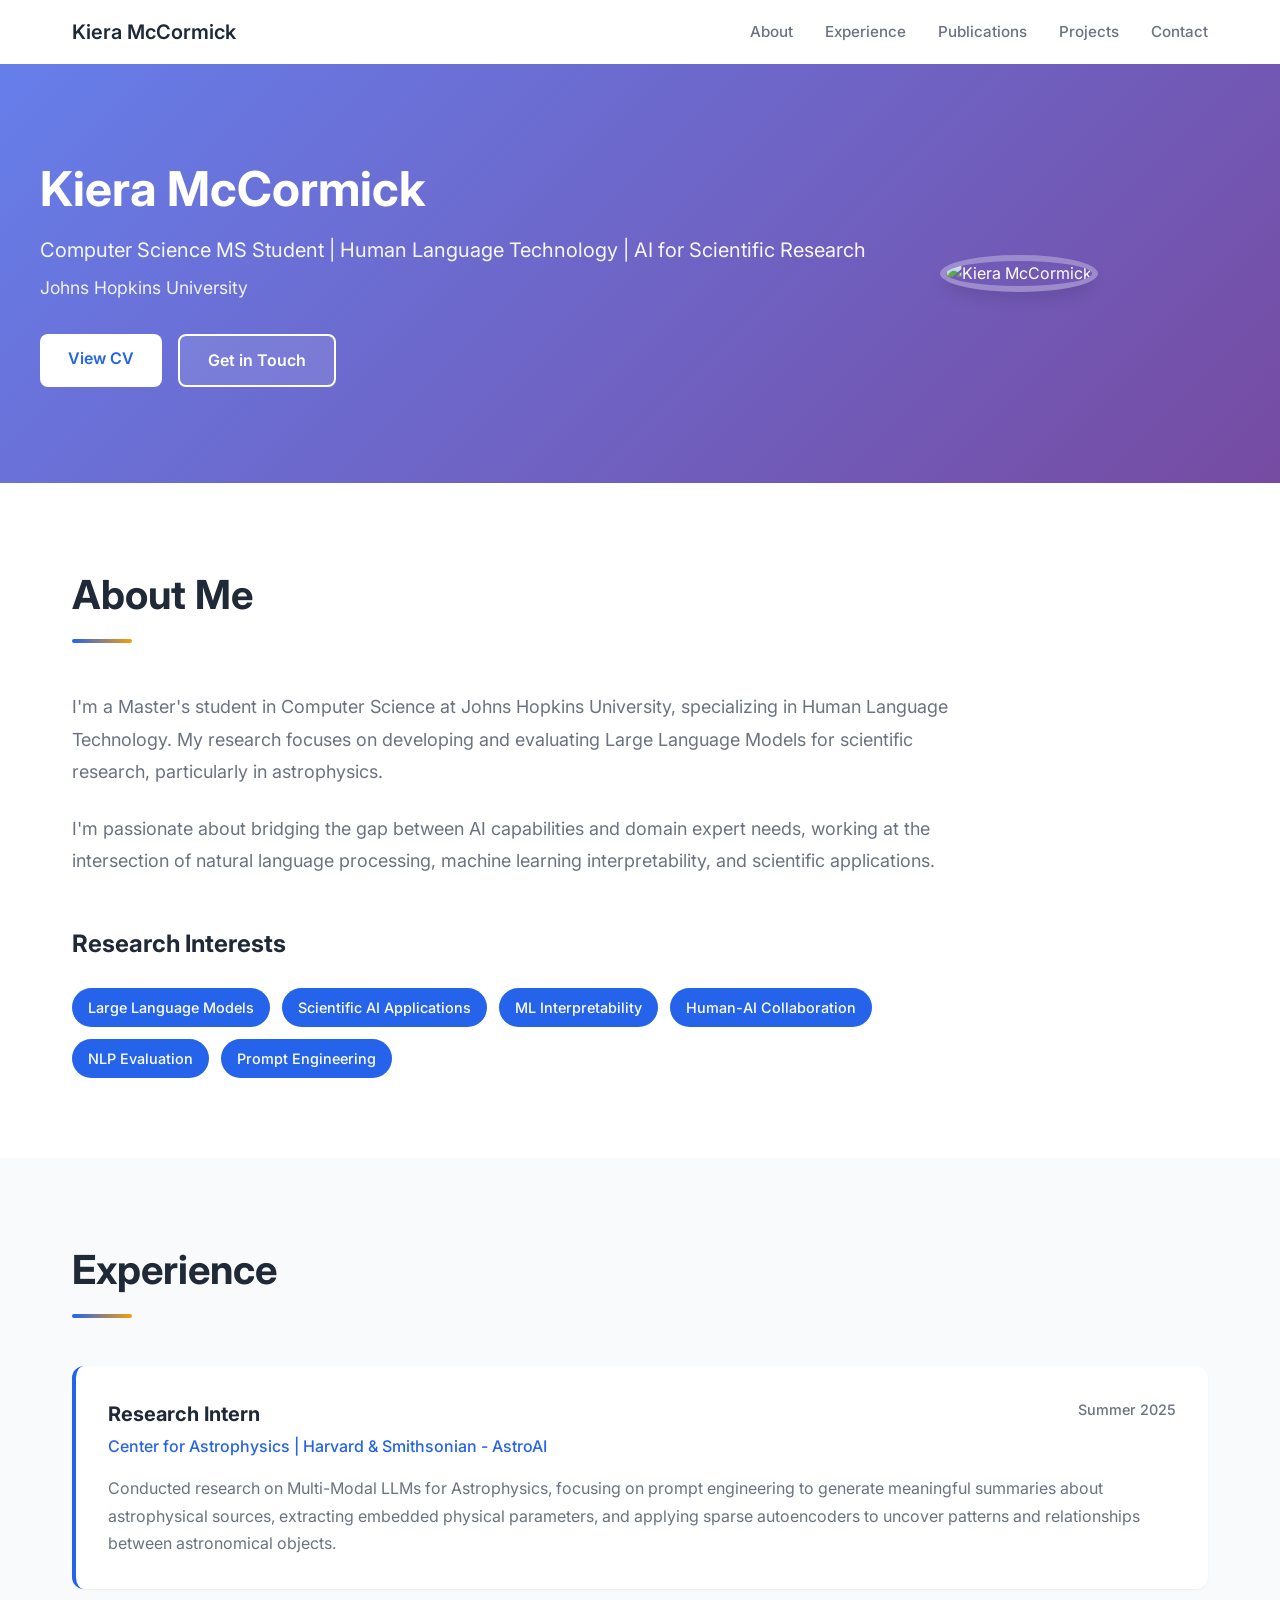
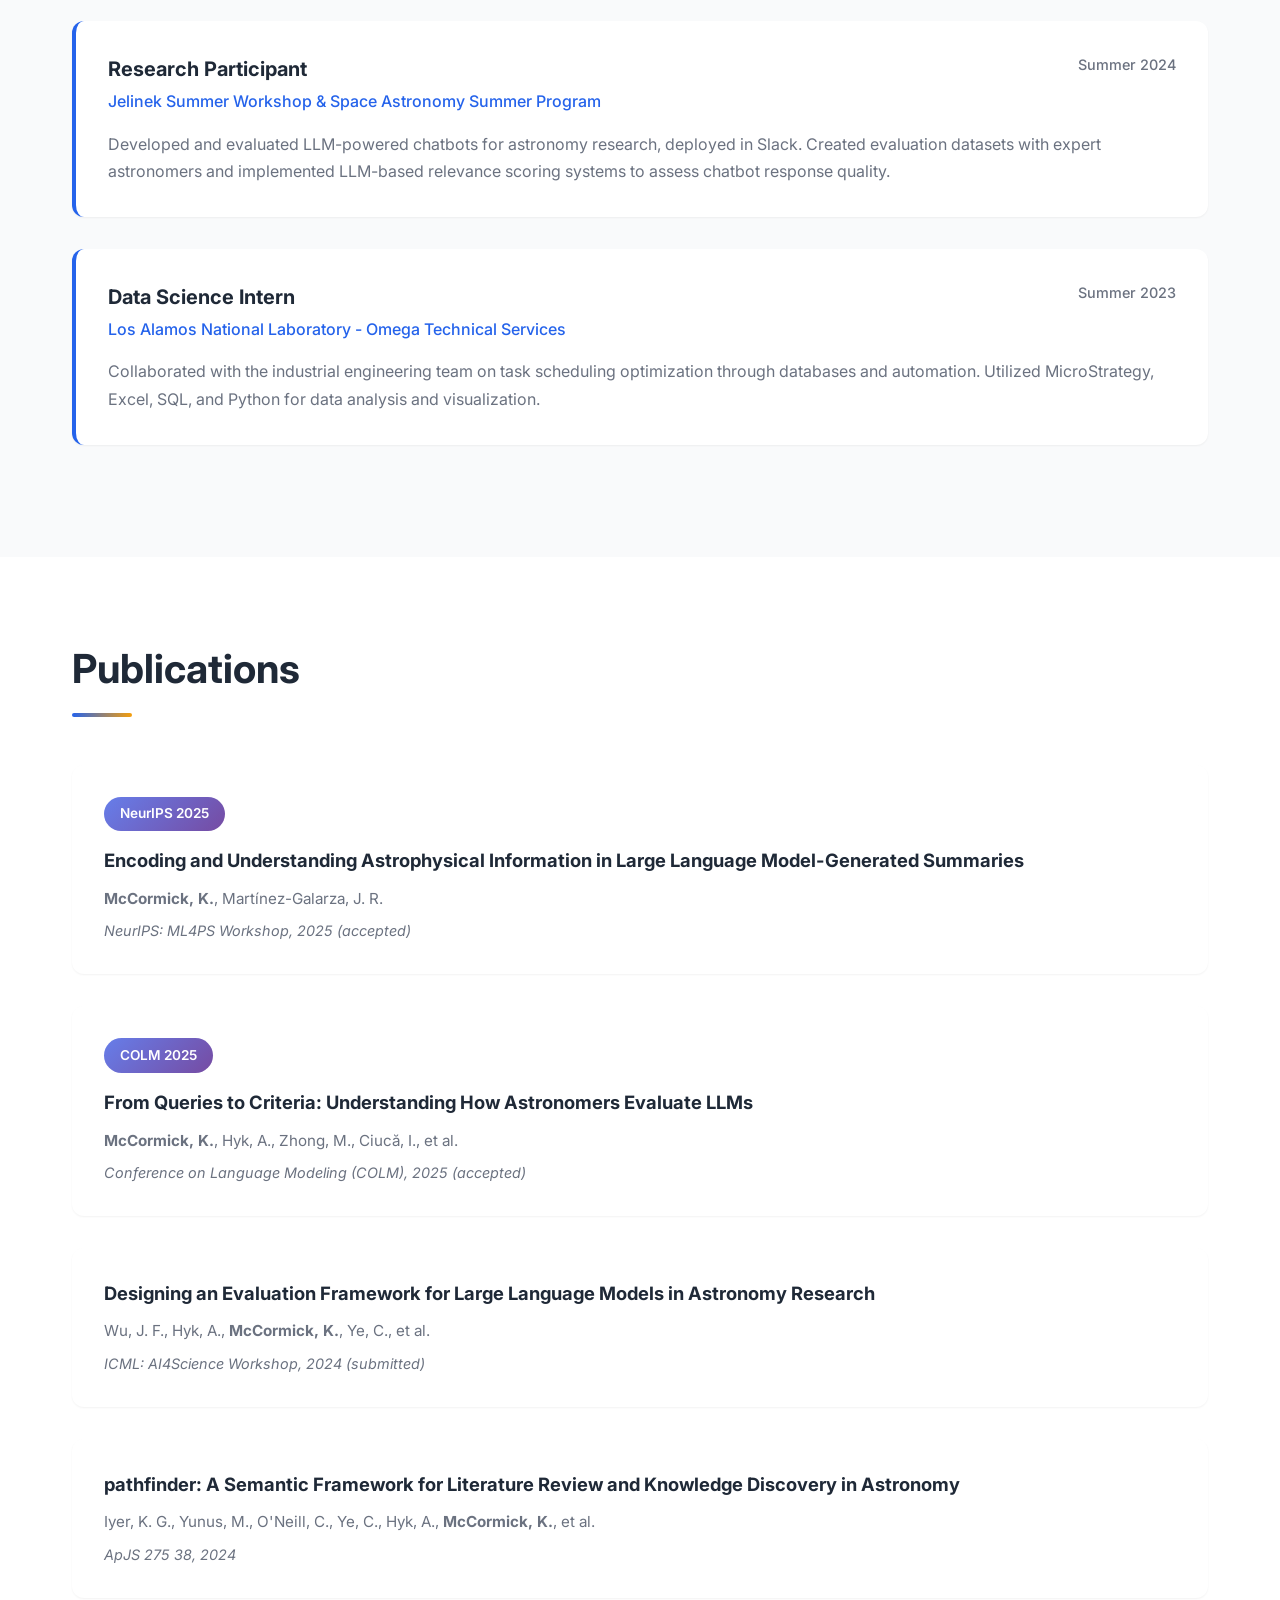
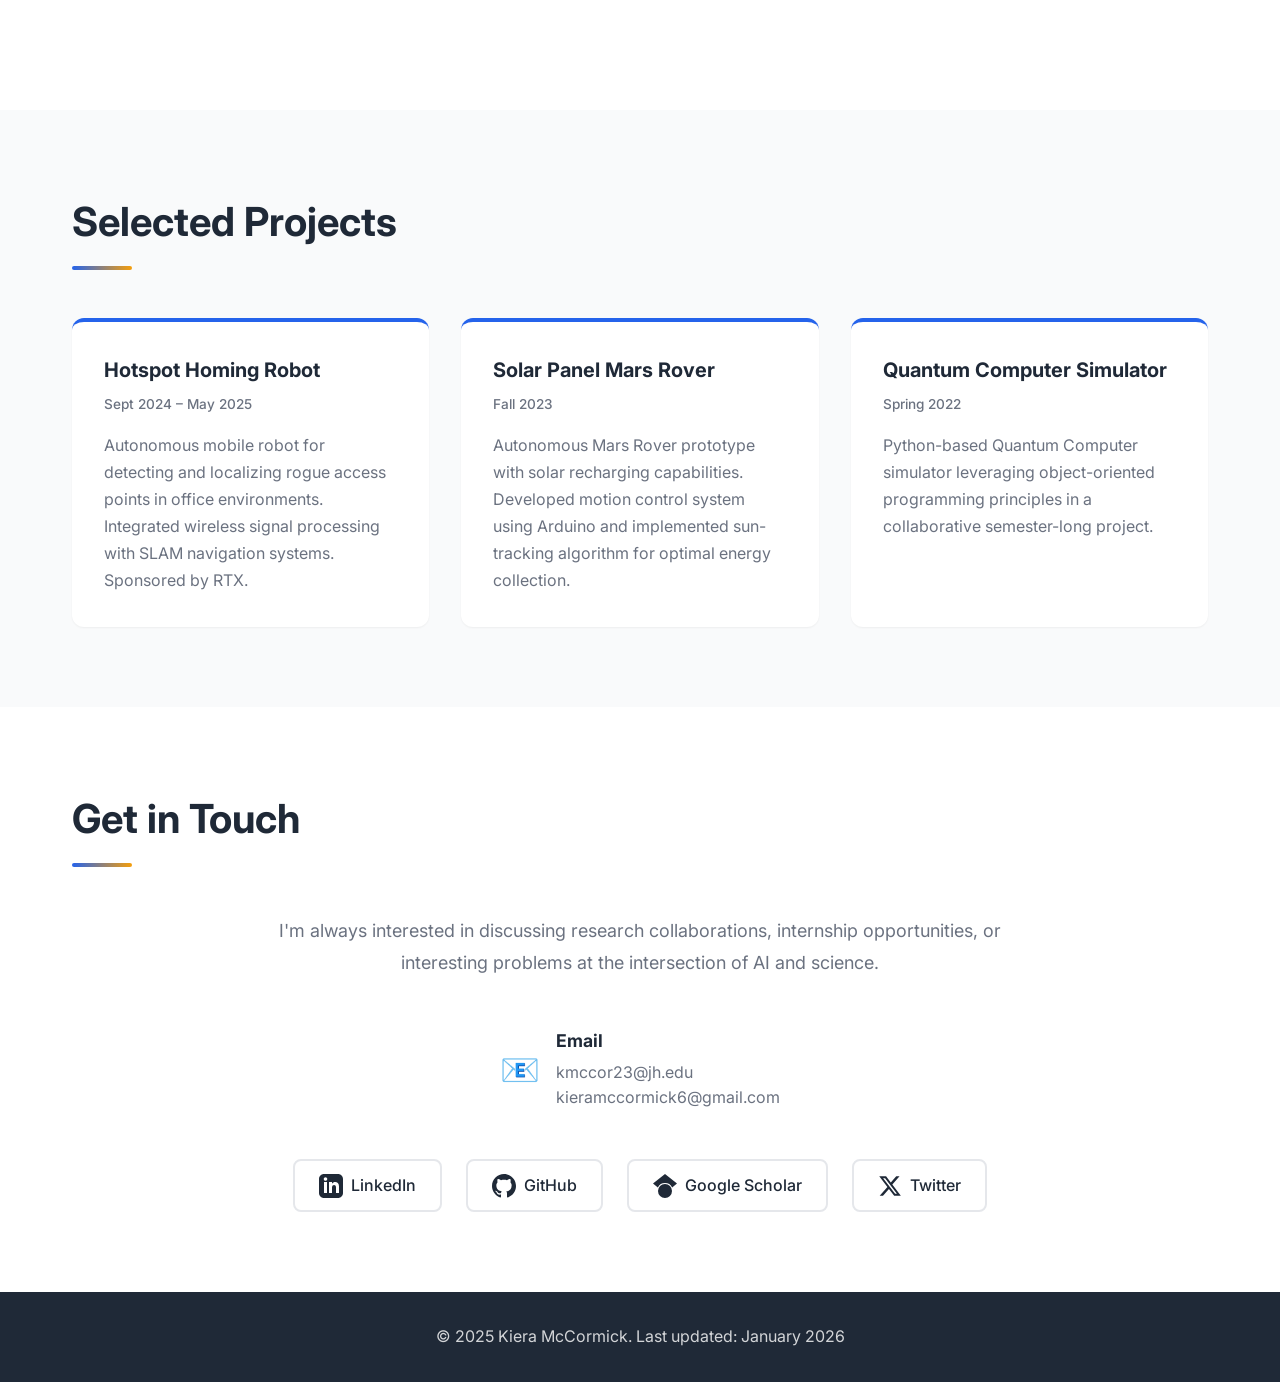
==== first_index.html @ c5360ba0 "Rename index.html to first_index.html" ====
<!DOCTYPE html>
<html lang="en">
<head>
    <meta charset="UTF-8">
    <meta name="viewport" content="width=device-width, initial-scale=1.0">
    <title>Kiera McCormick</title>
    <link rel="stylesheet" href="styles.css">
    <link rel="preconnect" href="https://fonts.googleapis.com">
    <link rel="preconnect" href="https://fonts.gstatic.com" crossorigin>
    <link href="https://fonts.googleapis.com/css2?family=Inter:wght@300;400;500;600;700&display=swap" rel="stylesheet">
</head>
<body>
    <nav class="navbar">
        <div class="nav-container">
            <a href="#" class="nav-logo">Kiera McCormick</a>
            <ul class="nav-menu">
                <li><a href="#about">About</a></li>
                <li><a href="#experience">Experience</a></li>
                <li><a href="#publications">Publications</a></li>
                <li><a href="#projects">Projects</a></li>
                <li><a href="#contact">Contact</a></li>
            </ul>
        </div>
    </nav>

    <main>
        <section class="hero">
            <div class="hero-content">
                <div class="hero-text">
                    <h1>Kiera McCormick</h1>
                    <p class="tagline">Computer Science MS Student | Human Language Technology | AI for Scientific Research</p>
                    <p class="affiliation">Johns Hopkins University</p>
                    <div class="hero-links">
                        <a href="KieraMcCormickCV.pdf" class="btn-primary" target="_blank">View CV</a>
                        <a href="#contact" class="btn-secondary">Get in Touch</a>
                    </div>
                </div>
                <div class="hero-image">
                    <img src="images/headshot.jpg" alt="Kiera McCormick">
                </div>
            </div>
        </section>

        <section id="about" class="section">
            <div class="container">
                <h2 class="section-title">About Me</h2>
                <div class="about-content">
                    <p>I'm a Master's student in Computer Science at Johns Hopkins University, specializing in Human Language Technology. My research focuses on developing and evaluating Large Language Models for scientific research, particularly in astrophysics.</p>
                    
                    <p>I'm passionate about bridging the gap between AI capabilities and domain expert needs, working at the intersection of natural language processing, machine learning interpretability, and scientific applications.</p>

                    <div class="research-interests">
                        <h3>Research Interests</h3>
                        <div class="interest-tags">
                            <span class="tag">Large Language Models</span>
                            <span class="tag">Scientific AI Applications</span>
                            <span class="tag">ML Interpretability</span>
                            <span class="tag">Human-AI Collaboration</span>
                            <span class="tag">NLP Evaluation</span>
                            <span class="tag">Prompt Engineering</span>
                        </div>
                    </div>
                </div>
            </div>
        </section>

        <section id="experience" class="section section-alt">
            <div class="container">
                <h2 class="section-title">Experience</h2>
                
                <div class="experience-item">
                    <div class="exp-header">
                        <div>
                            <h3>Research Intern</h3>
                            <p class="company">Center for Astrophysics | Harvard & Smithsonian - AstroAI</p>
                        </div>
                        <span class="date">Summer 2025</span>
                    </div>
                    <p class="description">Conducted research on Multi-Modal LLMs for Astrophysics, focusing on prompt engineering to generate meaningful summaries about astrophysical sources, extracting embedded physical parameters, and applying sparse autoencoders to uncover patterns and relationships between astronomical objects.</p>
                </div>

                <div class="experience-item">
                    <div class="exp-header">
                        <div>
                            <h3>Research Participant</h3>
                            <p class="company">Jelinek Summer Workshop & Space Astronomy Summer Program</p>
                        </div>
                        <span class="date">Summer 2024</span>
                    </div>
                    <p class="description">Developed and evaluated LLM-powered chatbots for astronomy research, deployed in Slack. Created evaluation datasets with expert astronomers and implemented LLM-based relevance scoring systems to assess chatbot response quality.</p>
                </div>

                <div class="experience-item">
                    <div class="exp-header">
                        <div>
                            <h3>Data Science Intern</h3>
                            <p class="company">Los Alamos National Laboratory - Omega Technical Services</p>
                        </div>
                        <span class="date">Summer 2023</span>
                    </div>
                    <p class="description">Collaborated with the industrial engineering team on task scheduling optimization through databases and automation. Utilized MicroStrategy, Excel, SQL, and Python for data analysis and visualization.</p>
                </div>
            </div>
        </section>

        <section id="publications" class="section">
            <div class="container">
                <h2 class="section-title">Publications</h2>
                
                <div class="publication-item">
                    <div class="pub-badge">NeurIPS 2025</div>
                    <h3><a href="https://arxiv.org/pdf/2511.14685" target="_blank">Encoding and Understanding Astrophysical Information in Large Language Model-Generated Summaries</a></h3>
                    <p class="authors"><strong>McCormick, K.</strong>, Martínez-Galarza, J. R.</p>
                    <p class="venue">NeurIPS: ML4PS Workshop, 2025 (accepted)</p>
                </div>

                <div class="publication-item">
                    <div class="pub-badge">COLM 2025</div>
                    <h3><a href="https://arxiv.org/pdf/2507.15715" target="_blank">From Queries to Criteria: Understanding How Astronomers Evaluate LLMs</a></h3>
                    <p class="authors"><strong>McCormick, K.</strong>, Hyk, A., Zhong, M., Ciucă, I., et al.</p>
                    <p class="venue">Conference on Language Modeling (COLM), 2025 (accepted)</p>
                </div>

                <div class="publication-item">
                    <h3><a href="https://arxiv.org/abs/2405.20389" target="_blank">Designing an Evaluation Framework for Large Language Models in Astronomy Research</a></h3>
                    <p class="authors">Wu, J. F., Hyk, A., <strong>McCormick, K.</strong>, Ye, C., et al.</p>
                    <p class="venue">ICML: AI4Science Workshop, 2024 (submitted)</p>
                </div>

                <div class="publication-item">
                    <h3><a href="https://arxiv.org/abs/2408.01556" target="_blank">pathfinder: A Semantic Framework for Literature Review and Knowledge Discovery in Astronomy</a></h3>
                    <p class="authors">Iyer, K. G., Yunus, M., O'Neill, C., Ye, C., Hyk, A., <strong>McCormick, K.</strong>, et al.</p>
                    <p class="venue">ApJS 275 38, 2024</p>
                </div>
            </div>
        </section>

        <section id="projects" class="section section-alt">
            <div class="container">
                <h2 class="section-title">Selected Projects</h2>
                
                <div class="projects-grid">
                    <div class="project-card">
                        <h3>Hotspot Homing Robot</h3>
                        <span class="project-date">Sept 2024 – May 2025</span>
                        <p>Autonomous mobile robot for detecting and localizing rogue access points in office environments. Integrated wireless signal processing with SLAM navigation systems. Sponsored by RTX.</p>
                    </div>

                    <div class="project-card">
                        <h3>Solar Panel Mars Rover</h3>
                        <span class="project-date">Fall 2023</span>
                        <p>Autonomous Mars Rover prototype with solar recharging capabilities. Developed motion control system using Arduino and implemented sun-tracking algorithm for optimal energy collection.</p>
                    </div>

                    <div class="project-card">
                        <h3>Quantum Computer Simulator</h3>
                        <span class="project-date">Spring 2022</span>
                        <p>Python-based Quantum Computer simulator leveraging object-oriented programming principles in a collaborative semester-long project.</p>
                    </div>
                </div>
            </div>
        </section>

        <section id="contact" class="section">
            <div class="container">
                <h2 class="section-title">Get in Touch</h2>
                <div class="contact-content">
                    <p class="contact-intro">I'm always interested in discussing research collaborations, internship opportunities, or interesting problems at the intersection of AI and science.</p>
                    
                    <div class="contact-methods">
                        <div class="contact-item">
                            <span class="contact-icon">📧</span>
                            <div>
                                <strong>Email</strong>
                                <p>kmccor23@jh.edu<br>kieramccormick6@gmail.com</p>
                            </div>
                        </div>
                    </div>

                    <div class="social-links">
                        <a href="https://www.linkedin.com/in/kiera-mccormick" target="_blank" class="social-link">
                            <svg width="24" height="24" viewBox="0 0 24 24" fill="currentColor">
                                <path d="M19 0h-14c-2.761 0-5 2.239-5 5v14c0 2.761 2.239 5 5 5h14c2.762 0 5-2.239 5-5v-14c0-2.761-2.238-5-5-5zm-11 19h-3v-11h3v11zm-1.5-12.268c-.966 0-1.75-.79-1.75-1.764s.784-1.764 1.75-1.764 1.75.79 1.75 1.764-.783 1.764-1.75 1.764zm13.5 12.268h-3v-5.604c0-3.368-4-3.113-4 0v5.604h-3v-11h3v1.765c1.396-2.586 7-2.777 7 2.476v6.759z"/>
                            </svg>
                            LinkedIn
                        </a>
                        <a href="https://github.com/kieramccormick" target="_blank" class="social-link">
                            <svg width="24" height="24" viewBox="0 0 24 24" fill="currentColor">
                                <path d="M12 0c-6.626 0-12 5.373-12 12 0 5.302 3.438 9.8 8.207 11.387.599.111.793-.261.793-.577v-2.234c-3.338.726-4.033-1.416-4.033-1.416-.546-1.387-1.333-1.756-1.333-1.756-1.089-.745.083-.729.083-.729 1.205.084 1.839 1.237 1.839 1.237 1.07 1.834 2.807 1.304 3.492.997.107-.775.418-1.305.762-1.604-2.665-.305-5.467-1.334-5.467-5.931 0-1.311.469-2.381 1.236-3.221-.124-.303-.535-1.524.117-3.176 0 0 1.008-.322 3.301 1.23.957-.266 1.983-.399 3.003-.404 1.02.005 2.047.138 3.006.404 2.291-1.552 3.297-1.23 3.297-1.23.653 1.653.242 2.874.118 3.176.77.84 1.235 1.911 1.235 3.221 0 4.609-2.807 5.624-5.479 5.921.43.372.823 1.102.823 2.222v3.293c0 .319.192.694.801.576 4.765-1.589 8.199-6.086 8.199-11.386 0-6.627-5.373-12-12-12z"/>
                            </svg>
                            GitHub
                        </a>
                        <a href="https://scholar.google.com/citations?user=NnnLbT4AAAAJ&hl=en&oi=sra" target="_blank" class="social-link">
                            <svg width="24" height="24" viewBox="0 0 24 24" fill="currentColor">
                                <path d="M12 24a7 7 0 1 1 0-14 7 7 0 0 1 0 14zm0-24L0 9.5l4.838 3.94A8 8 0 0 1 12 9a8 8 0 0 1 7.162 4.44L24 9.5z"/>
                            </svg>
                            Google Scholar
                        </a>
                        <a href="https://x.com/kieraamccormick" target="_blank" class="social-link">
                            <svg width="24" height="24" viewBox="0 0 24 24" fill="currentColor">
                                <path d="M18.244 2.25h3.308l-7.227 8.26 8.502 11.24H16.17l-5.214-6.817L4.99 21.75H1.68l7.73-8.835L1.254 2.25H8.08l4.713 6.231zm-1.161 17.52h1.833L7.084 4.126H5.117z"/>
                            </svg>
                            Twitter
                        </a>
                    </div>
                </div>
            </div>
        </section>
    </main>

    <footer>
        <div class="container">
            <p>&copy; 2025 Kiera McCormick. Last updated: January 2026</p>
        </div>
    </footer>

    <script>
        // Smooth scrolling for navigation links
        document.querySelectorAll('a[href^="#"]').forEach(anchor => {
            anchor.addEventListener('click', function (e) {
                e.preventDefault();
                const target = document.querySelector(this.getAttribute('href'));
                if (target) {
                    target.scrollIntoView({
                        behavior: 'smooth',
                        block: 'start'
                    });
                }
            });
        });

        // Add shadow to navbar on scroll
        window.addEventListener('scroll', function() {
            const navbar = document.querySelector('.navbar');
            if (window.scrollY > 50) {
                navbar.style.boxShadow = '0 2px 10px rgba(0,0,0,0.1)';
            } else {
                navbar.style.boxShadow = 'none';
            }
        });
    </script>
</body>
</html>
---- styles.css ----
/* Reset and Base Styles */
* {
    margin: 0;
    padding: 0;
    box-sizing: border-box;
}

:root {
    --primary-color: #2563eb;
    --primary-dark: #1e40af;
    --text-primary: #1f2937;
    --text-secondary: #6b7280;
    --bg-primary: #ffffff;
    --bg-secondary: #f9fafb;
    --border-color: #e5e7eb;
    --accent-color: #f59e0b;
    --shadow-sm: 0 1px 2px 0 rgba(0, 0, 0, 0.05);
    --shadow-md: 0 4px 6px -1px rgba(0, 0, 0, 0.1);
    --shadow-lg: 0 10px 15px -3px rgba(0, 0, 0, 0.1);
}

body {
    font-family: 'Inter', -apple-system, BlinkMacSystemFont, 'Segoe UI', Roboto, Oxygen, Ubuntu, Cantarell, sans-serif;
    line-height: 1.6;
    color: var(--text-primary);
    background-color: var(--bg-primary);
}

/* Navigation */
.navbar {
    position: sticky;
    top: 0;
    background: rgba(255, 255, 255, 0.95);
    backdrop-filter: blur(10px);
    z-index: 1000;
    transition: box-shadow 0.3s ease;
}

.nav-container {
    max-width: 1200px;
    margin: 0 auto;
    padding: 1rem 2rem;
    display: flex;
    justify-content: space-between;
    align-items: center;
}

.nav-logo {
    font-size: 1.25rem;
    font-weight: 600;
    color: var(--text-primary);
    text-decoration: none;
}

.nav-menu {
    display: flex;
    list-style: none;
    gap: 2rem;
}

.nav-menu a {
    color: var(--text-secondary);
    text-decoration: none;
    font-weight: 500;
    font-size: 0.95rem;
    transition: color 0.3s ease;
}

.nav-menu a:hover {
    color: var(--primary-color);
}

/* Hero Section */
.hero {
    background: linear-gradient(135deg, #667eea 0%, #764ba2 100%);
    color: white;
    padding: 6rem 2rem;
}

.hero-content {
    max-width: 1200px;
    margin: 0 auto;
    display: grid;
    grid-template-columns: 1fr 300px;
    gap: 4rem;
    align-items: center;
}

.hero h1 {
    font-size: 3rem;
    font-weight: 700;
    margin-bottom: 1rem;
    line-height: 1.2;
}

.tagline {
    font-size: 1.25rem;
    margin-bottom: 0.5rem;
    opacity: 0.95;
}

.affiliation {
    font-size: 1.1rem;
    margin-bottom: 2rem;
    opacity: 0.9;
}

.hero-links {
    display: flex;
    gap: 1rem;
    margin-top: 2rem;
}

.btn-primary, .btn-secondary {
    padding: 0.75rem 1.75rem;
    border-radius: 0.5rem;
    text-decoration: none;
    font-weight: 600;
    transition: all 0.3s ease;
    display: inline-block;
}

.btn-primary {
    background: white;
    color: var(--primary-color);
}

.btn-primary:hover {
    transform: translateY(-2px);
    box-shadow: var(--shadow-lg);
}

.btn-secondary {
    background: rgba(255, 255, 255, 0.1);
    color: white;
    border: 2px solid white;
}

.btn-secondary:hover {
    background: rgba(255, 255, 255, 0.2);
}

.hero-image img {
    width: 100%;
    max-width: 300px;
    border-radius: 50%;
    border: 6px solid rgba(255, 255, 255, 0.3);
    box-shadow: var(--shadow-lg);
}

/* Container */
.container {
    max-width: 1200px;
    margin: 0 auto;
    padding: 0 2rem;
}

/* Sections */
.section {
    padding: 5rem 0;
}

.section-alt {
    background-color: var(--bg-secondary);
}

.section-title {
    font-size: 2.5rem;
    font-weight: 700;
    margin-bottom: 3rem;
    color: var(--text-primary);
    position: relative;
    padding-bottom: 1rem;
}

.section-title::after {
    content: '';
    position: absolute;
    bottom: 0;
    left: 0;
    width: 60px;
    height: 4px;
    background: linear-gradient(90deg, var(--primary-color), var(--accent-color));
    border-radius: 2px;
}

/* About Section */
.about-content {
    max-width: 900px;
}

.about-content p {
    font-size: 1.125rem;
    line-height: 1.8;
    color: var(--text-secondary);
    margin-bottom: 1.5rem;
}

.research-interests {
    margin-top: 3rem;
}

.research-interests h3 {
    font-size: 1.5rem;
    margin-bottom: 1.5rem;
    color: var(--text-primary);
}

.interest-tags {
    display: flex;
    flex-wrap: wrap;
    gap: 0.75rem;
}

.tag {
    background: var(--primary-color);
    color: white;
    padding: 0.5rem 1rem;
    border-radius: 2rem;
    font-size: 0.9rem;
    font-weight: 500;
}

/* Experience Section */
.experience-item {
    background: white;
    padding: 2rem;
    border-radius: 0.75rem;
    margin-bottom: 2rem;
    border-left: 4px solid var(--primary-color);
    box-shadow: var(--shadow-sm);
    transition: transform 0.3s ease, box-shadow 0.3s ease;
}

.experience-item:hover {
    transform: translateX(4px);
    box-shadow: var(--shadow-md);
}

.exp-header {
    display: flex;
    justify-content: space-between;
    align-items: flex-start;
    margin-bottom: 1rem;
    gap: 1rem;
}

.experience-item h3 {
    font-size: 1.25rem;
    color: var(--text-primary);
    margin-bottom: 0.25rem;
}

.company {
    color: var(--primary-color);
    font-weight: 500;
    font-size: 1rem;
}

.date {
    color: var(--text-secondary);
    font-size: 0.9rem;
    font-weight: 500;
    white-space: nowrap;
}

.description {
    color: var(--text-secondary);
    line-height: 1.7;
}

/* Publications Section */
.publication-item {
    background: white;
    padding: 2rem;
    border-radius: 0.75rem;
    margin-bottom: 2rem;
    box-shadow: var(--shadow-sm);
    transition: transform 0.3s ease, box-shadow 0.3s ease;
}

.publication-item:hover {
    transform: translateY(-4px);
    box-shadow: var(--shadow-md);
}

.pub-badge {
    display: inline-block;
    background: linear-gradient(135deg, #667eea 0%, #764ba2 100%);
    color: white;
    padding: 0.4rem 1rem;
    border-radius: 2rem;
    font-size: 0.85rem;
    font-weight: 600;
    margin-bottom: 1rem;
}

.publication-item h3 {
    font-size: 1.15rem;
    line-height: 1.5;
    margin-bottom: 0.75rem;
}

.publication-item h3 a {
    color: var(--text-primary);
    text-decoration: none;
    transition: color 0.3s ease;
}

.publication-item h3 a:hover {
    color: var(--primary-color);
}

.authors {
    color: var(--text-secondary);
    font-size: 0.95rem;
    margin-bottom: 0.5rem;
}

.venue {
    color: var(--text-secondary);
    font-size: 0.9rem;
    font-style: italic;
}

/* Projects Section */
.projects-grid {
    display: grid;
    grid-template-columns: repeat(auto-fit, minmax(300px, 1fr));
    gap: 2rem;
}

.project-card {
    background: white;
    padding: 2rem;
    border-radius: 0.75rem;
    box-shadow: var(--shadow-sm);
    transition: transform 0.3s ease, box-shadow 0.3s ease;
    border-top: 4px solid var(--primary-color);
}

.project-card:hover {
    transform: translateY(-4px);
    box-shadow: var(--shadow-md);
}

.project-card h3 {
    font-size: 1.25rem;
    color: var(--text-primary);
    margin-bottom: 0.5rem;
}

.project-date {
    display: block;
    color: var(--text-secondary);
    font-size: 0.85rem;
    margin-bottom: 1rem;
    font-weight: 500;
}

.project-card p {
    color: var(--text-secondary);
    line-height: 1.7;
}

/* Contact Section */
.contact-content {
    max-width: 800px;
    margin: 0 auto;
    text-align: center;
}

.contact-intro {
    font-size: 1.125rem;
    color: var(--text-secondary);
    margin-bottom: 3rem;
    line-height: 1.8;
}

.contact-methods {
    display: flex;
    justify-content: center;
    margin-bottom: 3rem;
}

.contact-item {
    display: flex;
    align-items: center;
    gap: 1rem;
    text-align: left;
}

.contact-icon {
    font-size: 2rem;
}

.contact-item strong {
    display: block;
    color: var(--text-primary);
    margin-bottom: 0.25rem;
    font-size: 1.1rem;
}

.contact-item p {
    color: var(--text-secondary);
    line-height: 1.6;
}

.social-links {
    display: flex;
    justify-content: center;
    gap: 1.5rem;
    flex-wrap: wrap;
}

.social-link {
    display: flex;
    align-items: center;
    gap: 0.5rem;
    padding: 0.75rem 1.5rem;
    background: white;
    border: 2px solid var(--border-color);
    border-radius: 0.5rem;
    color: var(--text-primary);
    text-decoration: none;
    font-weight: 500;
    transition: all 0.3s ease;
}

.social-link:hover {
    border-color: var(--primary-color);
    color: var(--primary-color);
    transform: translateY(-2px);
    box-shadow: var(--shadow-md);
}

/* Footer */
footer {
    background: var(--text-primary);
    color: white;
    padding: 2rem 0;
    text-align: center;
}

footer p {
    opacity: 0.8;
}

/* Responsive Design */
@media (max-width: 768px) {
    .nav-menu {
        gap: 1rem;
        font-size: 0.85rem;
    }

    .hero {
        padding: 4rem 1.5rem;
    }

    .hero-content {
        grid-template-columns: 1fr;
        text-align: center;
        gap: 2rem;
    }

    .hero h1 {
        font-size: 2rem;
    }

    .tagline {
        font-size: 1rem;
    }

    .hero-image {
        order: -1;
    }

    .hero-image img {
        max-width: 200px;
    }

    .hero-links {
        justify-content: center;
        flex-wrap: wrap;
    }

    .section {
        padding: 3rem 0;
    }

    .section-title {
        font-size: 2rem;
    }

    .exp-header {
        flex-direction: column;
    }

    .projects-grid {
        grid-template-columns: 1fr;
    }

    .social-links {
        flex-direction: column;
        align-items: stretch;
    }
}

@media (max-width: 480px) {
    .nav-container {
        padding: 1rem;
    }

    .nav-menu {
        display: none;
    }

    .container {
        padding: 0 1rem;
    }

    .btn-primary, .btn-secondary {
        padding: 0.6rem 1.25rem;
        font-size: 0.9rem;
    }
}
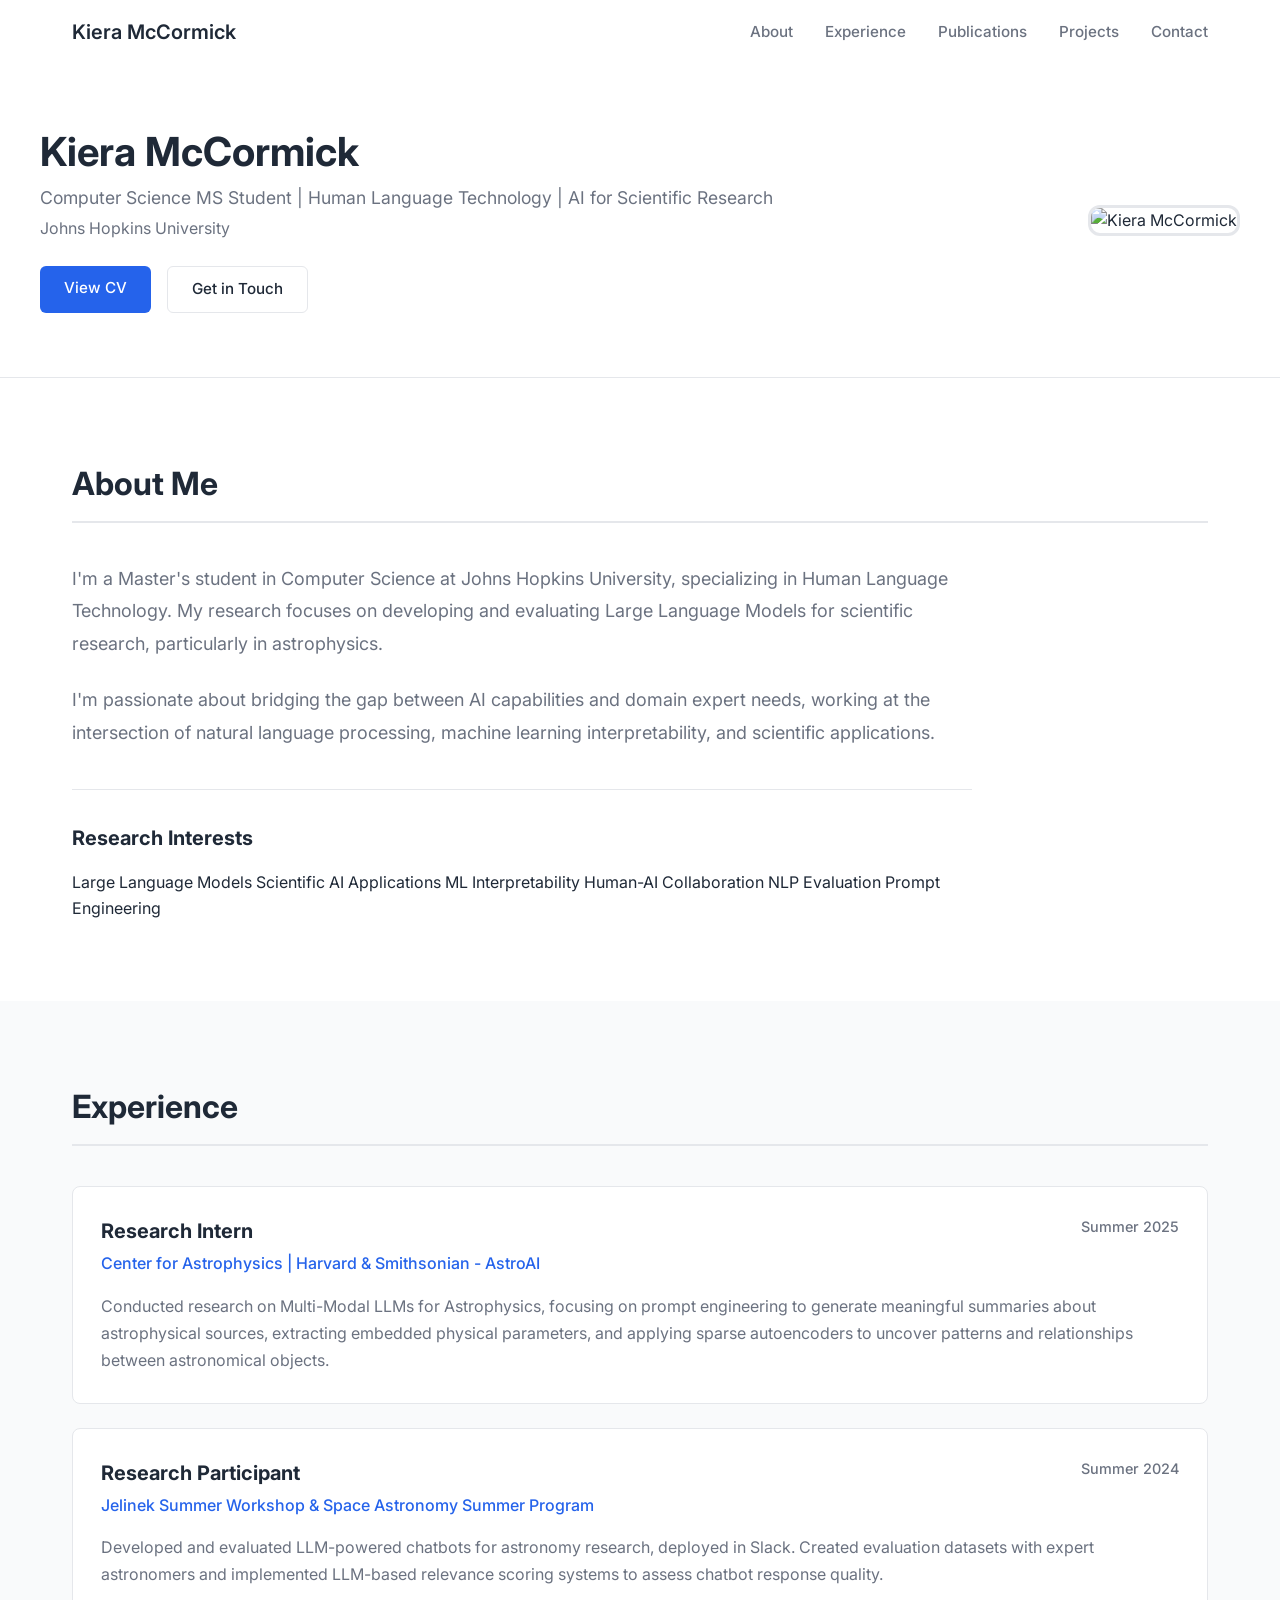
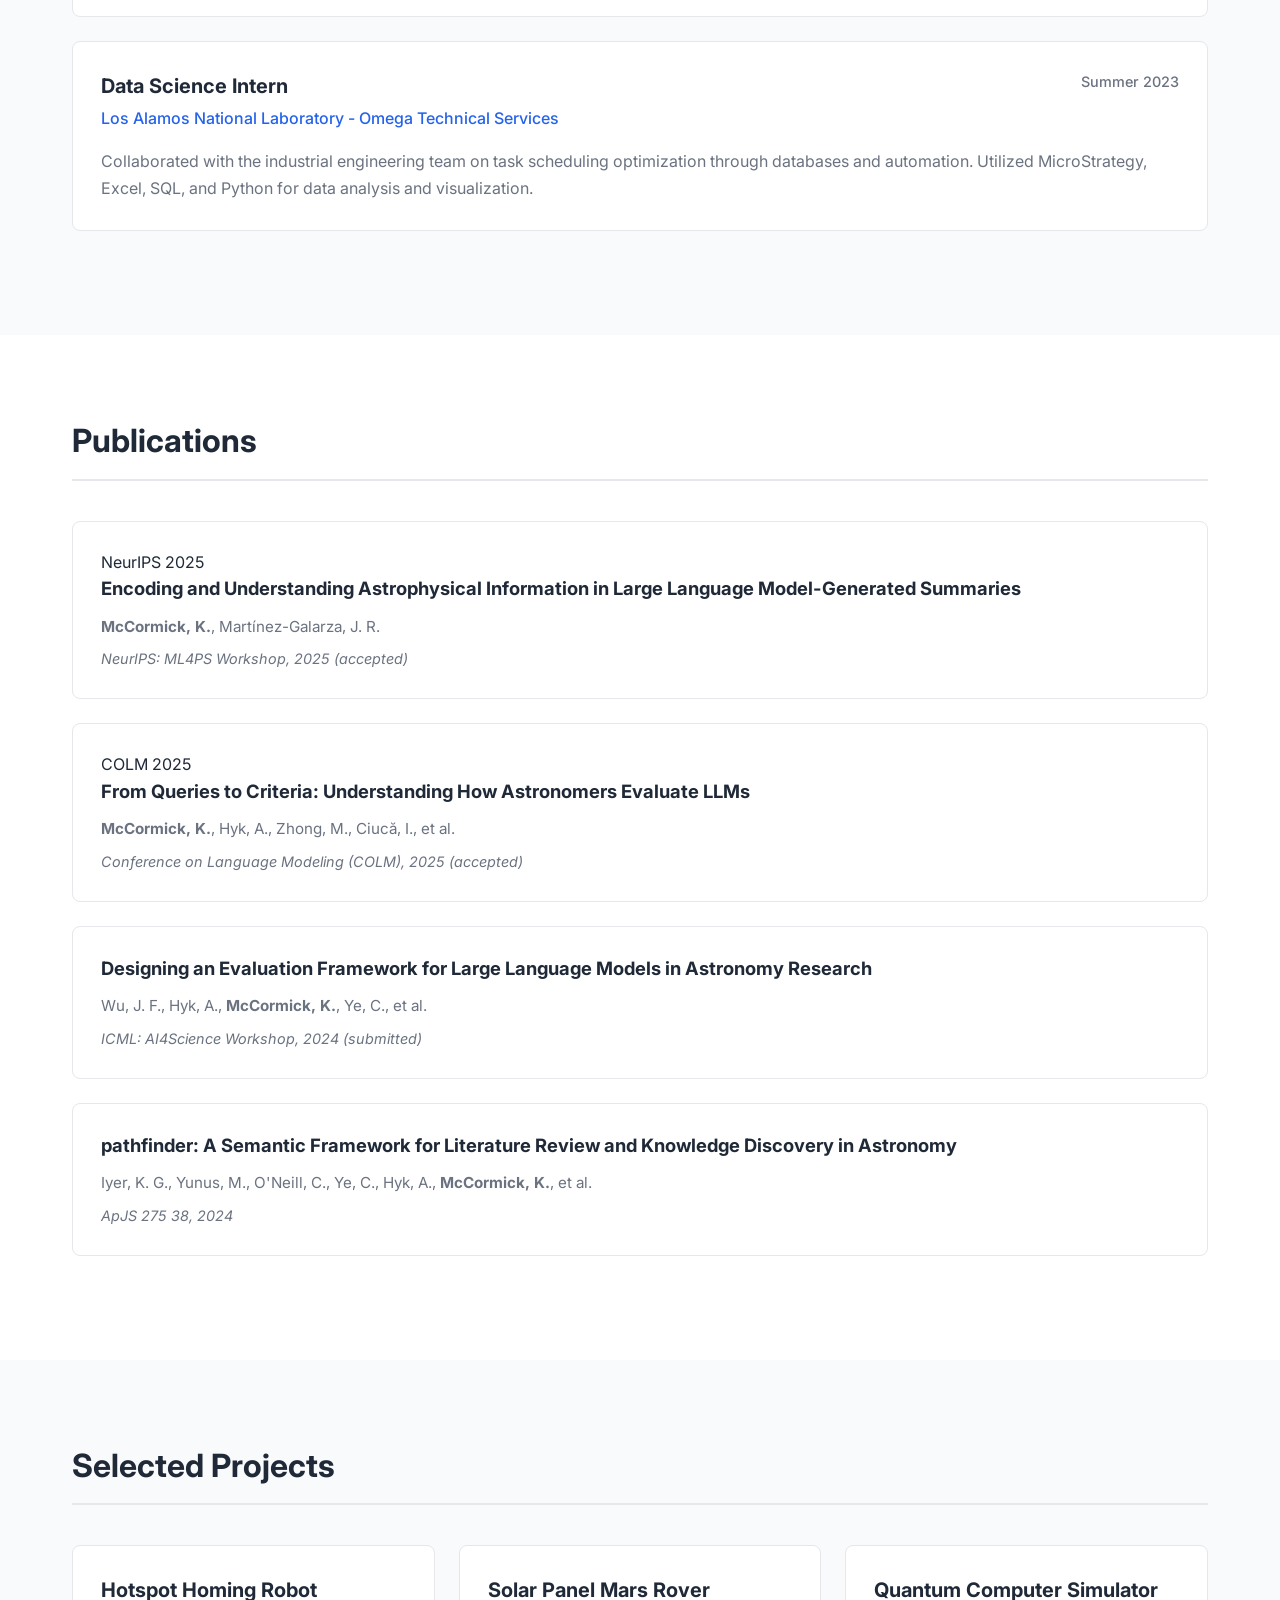
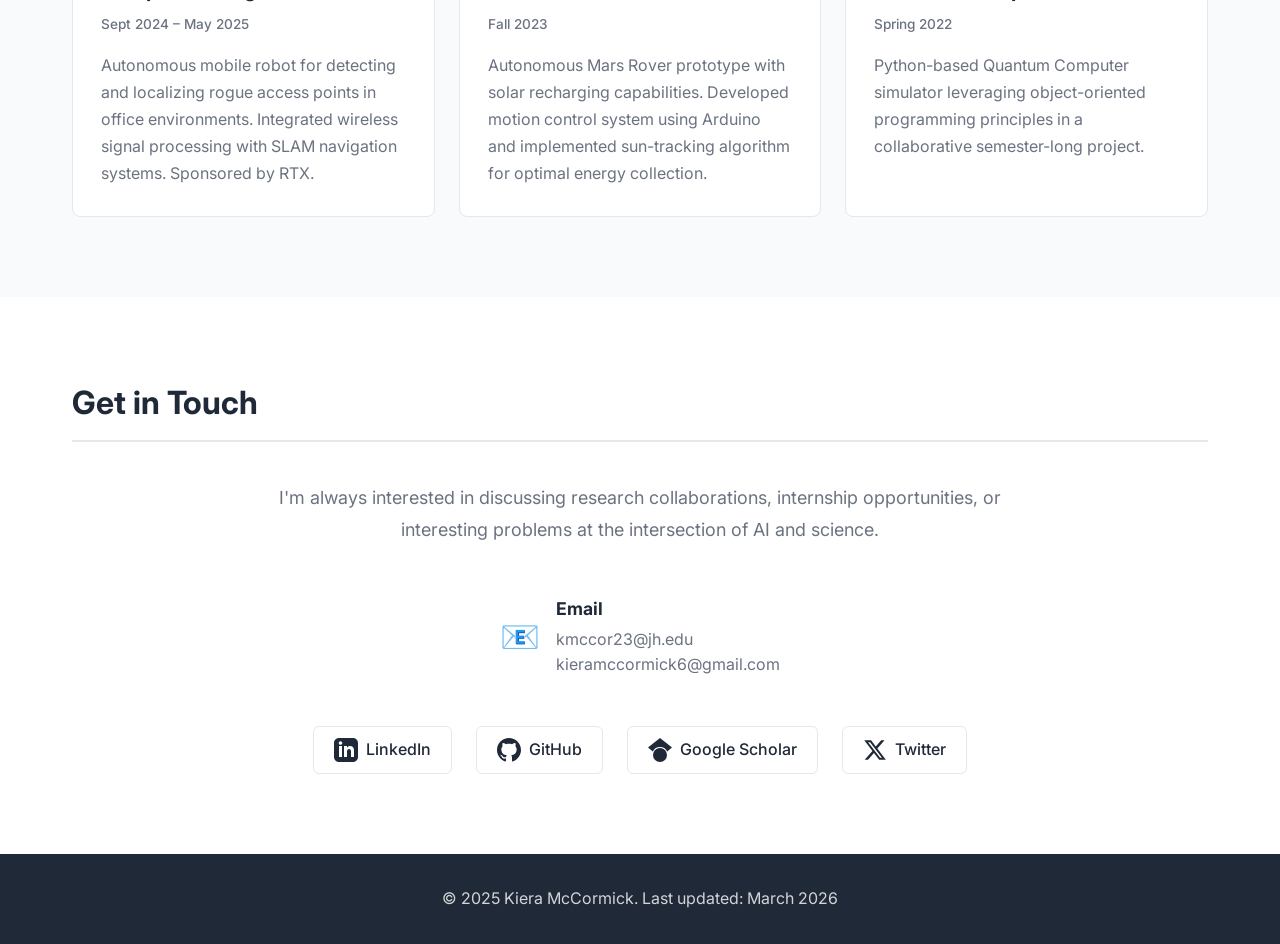
==== commit e4d464f8: "Update footer last updated date to March 2026" ====
--- a/first_index.html
+++ b/first_index.html
@@ -210,7 +210,7 @@
 
     <footer>
         <div class="container">
-            <p>&copy; 2025 Kiera McCormick. Last updated: January 2026</p>
+            <p>&copy; 2025 Kiera McCormick. Last updated: March 2026</p>
         </div>
     </footer>
 
--- a/styles.css
+++ b/styles.css
@@ -72,80 +72,86 @@
 
 /* Hero Section */
 .hero {
-    background: linear-gradient(135deg, #667eea 0%, #764ba2 100%);
-    color: white;
-    padding: 6rem 2rem;
+    background: white;
+    padding: 4rem 2rem;
+    border-bottom: 1px solid var(--border-color);
 }
 
 .hero-content {
     max-width: 1200px;
     margin: 0 auto;
-    display: grid;
-    grid-template-columns: 1fr 300px;
-    gap: 4rem;
+    display: flex;
     align-items: center;
+    gap: 3rem;
+}
+
+.hero-image {
+    flex-shrink: 0;
+}
+
+.hero-image img {
+    width: 200px;
+    height: auto;
+    border-radius: 12px;
+    border: 3px solid var(--border-color);
+}
+
+.hero-text {
+    flex: 1;
 }
 
 .hero h1 {
-    font-size: 3rem;
+    font-size: 2.5rem;
     font-weight: 700;
-    margin-bottom: 1rem;
+    margin-bottom: 0.5rem;
     line-height: 1.2;
+    color: var(--text-primary);
 }
 
 .tagline {
-    font-size: 1.25rem;
-    margin-bottom: 0.5rem;
-    opacity: 0.95;
+    font-size: 1.1rem;
+    margin-bottom: 0.25rem;
+    color: var(--text-secondary);
 }
 
 .affiliation {
-    font-size: 1.1rem;
-    margin-bottom: 2rem;
-    opacity: 0.9;
+    font-size: 1rem;
+    margin-bottom: 1.5rem;
+    color: var(--text-secondary);
 }
 
 .hero-links {
     display: flex;
     gap: 1rem;
-    margin-top: 2rem;
 }
 
 .btn-primary, .btn-secondary {
-    padding: 0.75rem 1.75rem;
-    border-radius: 0.5rem;
+    padding: 0.65rem 1.5rem;
+    border-radius: 0.375rem;
     text-decoration: none;
-    font-weight: 600;
-    transition: all 0.3s ease;
+    font-weight: 500;
+    font-size: 0.95rem;
+    transition: all 0.2s ease;
     display: inline-block;
 }
 
 .btn-primary {
-    background: white;
-    color: var(--primary-color);
+    background: var(--primary-color);
+    color: white;
 }
 
 .btn-primary:hover {
-    transform: translateY(-2px);
-    box-shadow: var(--shadow-lg);
+    background: var(--primary-dark);
 }
 
 .btn-secondary {
-    background: rgba(255, 255, 255, 0.1);
-    color: white;
-    border: 2px solid white;
+    background: white;
+    color: var(--text-primary);
+    border: 1px solid var(--border-color);
 }
 
 .btn-secondary:hover {
-    background: rgba(255, 255, 255, 0.2);
-}
-
-.hero-image img {
-    width: 100%;
-    max-width: 300px;
-    border-radius: 50%;
-    border: 6px solid rgba(255, 255, 255, 0.3);
-    box-shadow: var(--shadow-lg);
+    border-color: var(--text-primary);
 }
 
 /* Container */
@@ -165,23 +171,12 @@
 }
 
 .section-title {
-    font-size: 2.5rem;
+    font-size: 2rem;
     font-weight: 700;
-    margin-bottom: 3rem;
-    color: var(--text-primary);
-    position: relative;
-    padding-bottom: 1rem;
-}
-
-.section-title::after {
-    content: '';
-    position: absolute;
-    bottom: 0;
-    left: 0;
-    width: 60px;
-    height: 4px;
-    background: linear-gradient(90deg, var(--primary-color), var(--accent-color));
-    border-radius: 2px;
+    margin-bottom: 2.5rem;
+    color: var(--text-primary);
+    padding-bottom: 0.75rem;
+    border-bottom: 2px solid var(--border-color);
 }
 
 /* About Section */
@@ -197,44 +192,33 @@
 }
 
 .research-interests {
-    margin-top: 3rem;
+    margin-top: 2.5rem;
+    padding-top: 2rem;
+    border-top: 1px solid var(--border-color);
 }
 
 .research-interests h3 {
-    font-size: 1.5rem;
-    margin-bottom: 1.5rem;
-    color: var(--text-primary);
-}
-
-.interest-tags {
-    display: flex;
-    flex-wrap: wrap;
-    gap: 0.75rem;
-}
-
-.tag {
-    background: var(--primary-color);
-    color: white;
-    padding: 0.5rem 1rem;
-    border-radius: 2rem;
-    font-size: 0.9rem;
-    font-weight: 500;
+    font-size: 1.25rem;
+    margin-bottom: 1rem;
+    color: var(--text-primary);
+}
+
+.research-interests p {
+    color: var(--text-secondary);
+    line-height: 1.8;
 }
 
 /* Experience Section */
 .experience-item {
     background: white;
-    padding: 2rem;
-    border-radius: 0.75rem;
-    margin-bottom: 2rem;
-    border-left: 4px solid var(--primary-color);
-    box-shadow: var(--shadow-sm);
-    transition: transform 0.3s ease, box-shadow 0.3s ease;
+    padding: 1.75rem;
+    border-radius: 0.5rem;
+    margin-bottom: 1.5rem;
+    border: 1px solid var(--border-color);
 }
 
 .experience-item:hover {
-    transform: translateX(4px);
-    box-shadow: var(--shadow-md);
+    border-color: var(--primary-color);
 }
 
 .exp-header {
@@ -272,27 +256,14 @@
 /* Publications Section */
 .publication-item {
     background: white;
-    padding: 2rem;
-    border-radius: 0.75rem;
-    margin-bottom: 2rem;
-    box-shadow: var(--shadow-sm);
-    transition: transform 0.3s ease, box-shadow 0.3s ease;
+    padding: 1.75rem;
+    border-radius: 0.5rem;
+    margin-bottom: 1.5rem;
+    border: 1px solid var(--border-color);
 }
 
 .publication-item:hover {
-    transform: translateY(-4px);
-    box-shadow: var(--shadow-md);
-}
-
-.pub-badge {
-    display: inline-block;
-    background: linear-gradient(135deg, #667eea 0%, #764ba2 100%);
-    color: white;
-    padding: 0.4rem 1rem;
-    border-radius: 2rem;
-    font-size: 0.85rem;
-    font-weight: 600;
-    margin-bottom: 1rem;
+    border-color: var(--primary-color);
 }
 
 .publication-item h3 {
@@ -327,21 +298,18 @@
 .projects-grid {
     display: grid;
     grid-template-columns: repeat(auto-fit, minmax(300px, 1fr));
-    gap: 2rem;
+    gap: 1.5rem;
 }
 
 .project-card {
     background: white;
-    padding: 2rem;
-    border-radius: 0.75rem;
-    box-shadow: var(--shadow-sm);
-    transition: transform 0.3s ease, box-shadow 0.3s ease;
-    border-top: 4px solid var(--primary-color);
+    padding: 1.75rem;
+    border-radius: 0.5rem;
+    border: 1px solid var(--border-color);
 }
 
 .project-card:hover {
-    transform: translateY(-4px);
-    box-shadow: var(--shadow-md);
+    border-color: var(--primary-color);
 }
 
 .project-card h3 {
@@ -417,21 +385,18 @@
     display: flex;
     align-items: center;
     gap: 0.5rem;
-    padding: 0.75rem 1.5rem;
-    background: white;
-    border: 2px solid var(--border-color);
-    border-radius: 0.5rem;
+    padding: 0.65rem 1.25rem;
+    background: white;
+    border: 1px solid var(--border-color);
+    border-radius: 0.375rem;
     color: var(--text-primary);
     text-decoration: none;
     font-weight: 500;
-    transition: all 0.3s ease;
+    transition: border-color 0.2s ease;
 }
 
 .social-link:hover {
     border-color: var(--primary-color);
-    color: var(--primary-color);
-    transform: translateY(-2px);
-    box-shadow: var(--shadow-md);
 }
 
 /* Footer */
@@ -454,29 +419,26 @@
     }
 
     .hero {
-        padding: 4rem 1.5rem;
+        padding: 3rem 1.5rem;
     }
 
     .hero-content {
-        grid-template-columns: 1fr;
+        flex-direction: column;
         text-align: center;
         gap: 2rem;
     }
 
+    .hero-image img {
+        width: 150px;
+        height: 150px;
+    }
+
     .hero h1 {
         font-size: 2rem;
     }
 
     .tagline {
         font-size: 1rem;
-    }
-
-    .hero-image {
-        order: -1;
-    }
-
-    .hero-image img {
-        max-width: 200px;
     }
 
     .hero-links {
